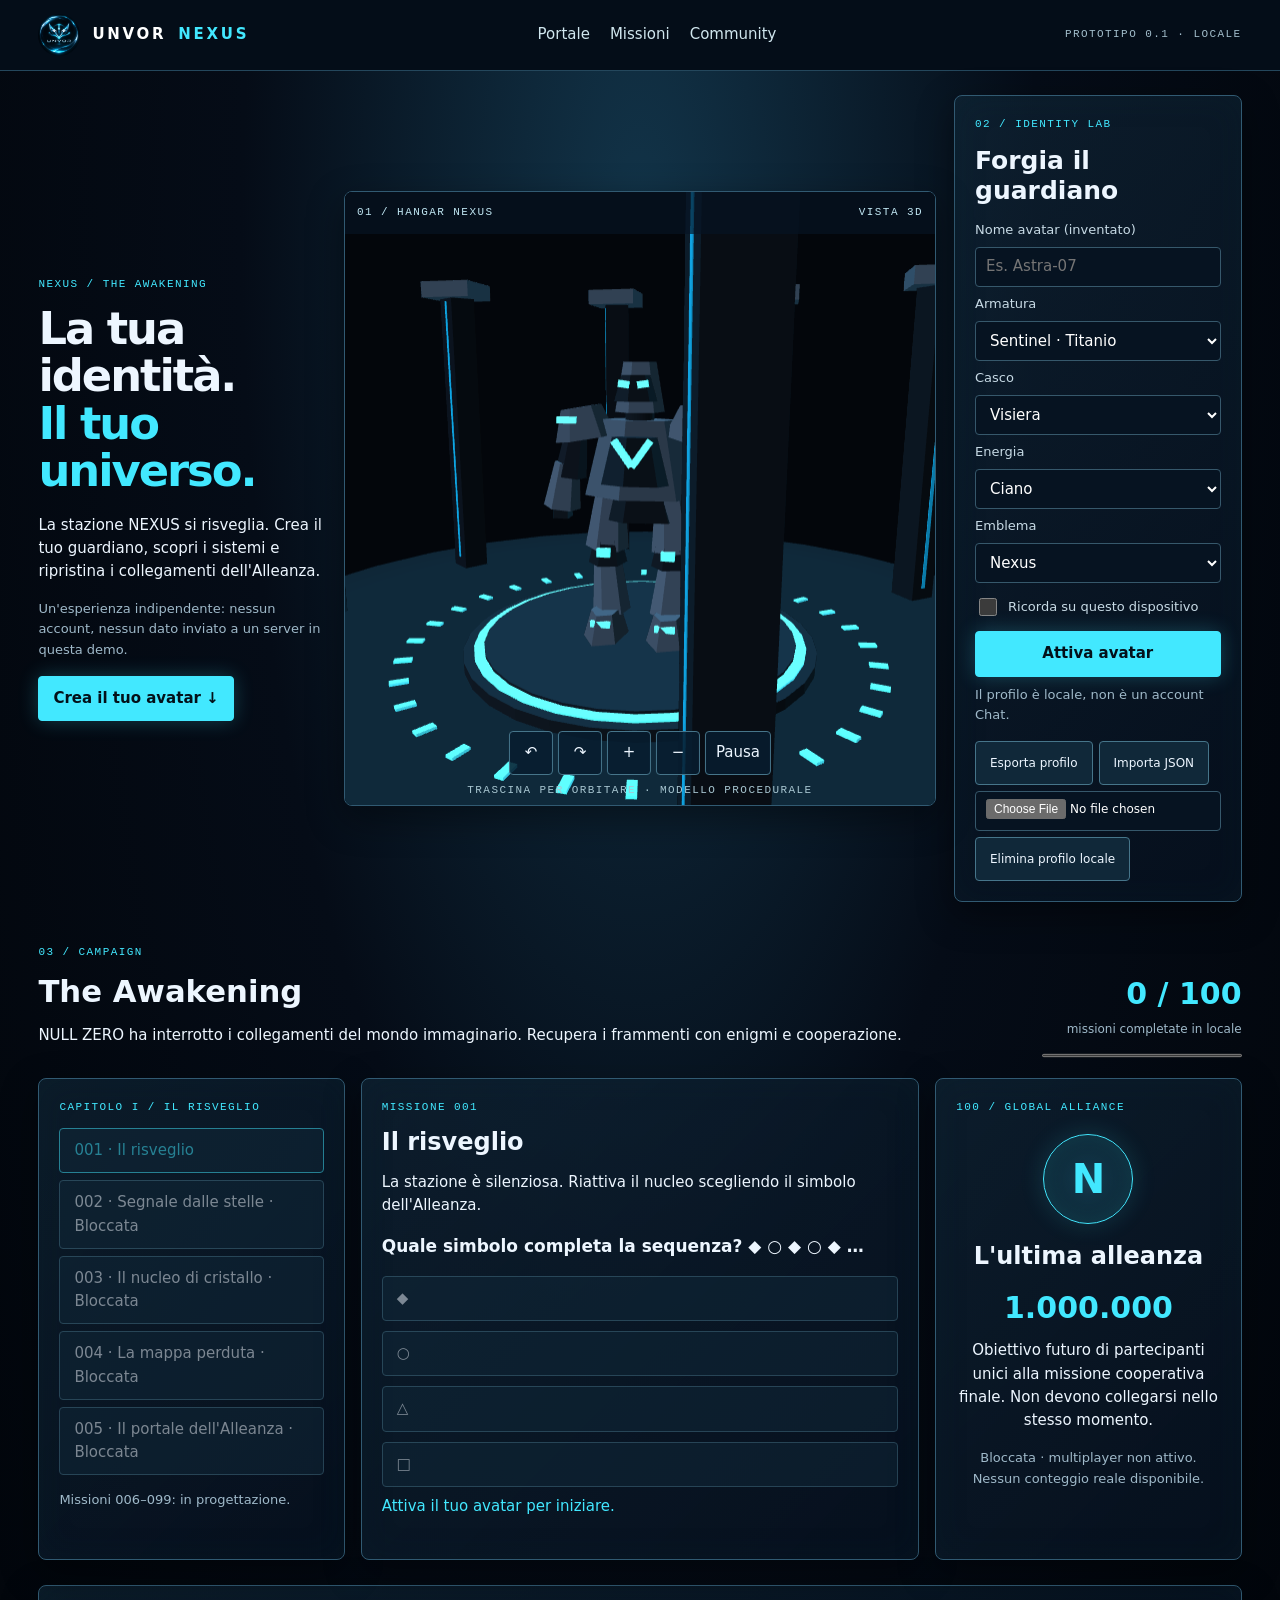
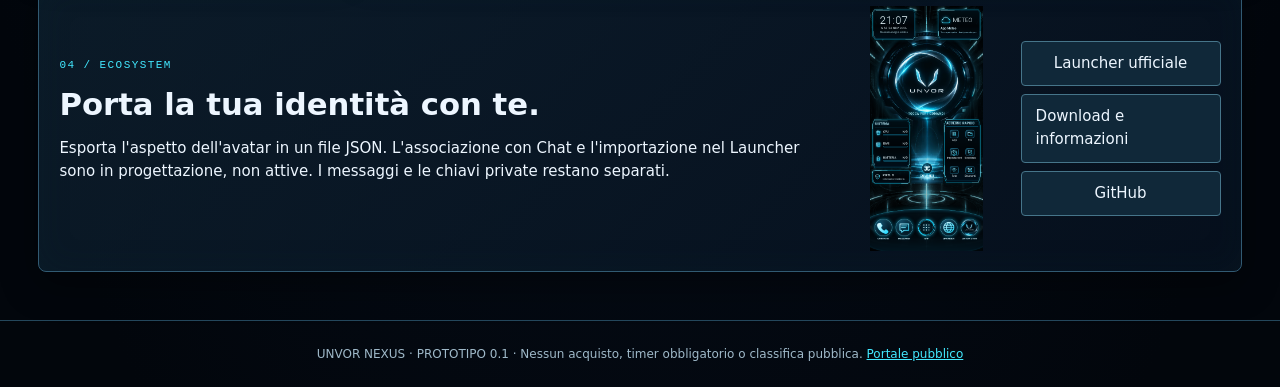
==== nexus/index.html @ 9ada4f42 "feat: launch NEXUS local 3D avatar and campaign prototype" ====
<!doctype html>
<html lang="it"><head><meta charset="utf-8"><meta name="viewport" content="width=device-width,initial-scale=1"><meta name="theme-color" content="#050c18"><title>UNVOR NEXUS | The Awakening</title><link rel="stylesheet" href="nexus.css"></head>
<body><a class="skip" href="#main">Vai al contenuto</a><header><a class="brand" href="../"><img src="../assets/logo-unvor.png" alt=""> UNVOR <span>NEXUS</span></a><nav aria-label="Navigazione"><a href="../">Portale</a><a href="#campaign">Missioni</a><a href="https://github.com/Jabo86/UNVOR/discussions">Community</a></nav><span class="status">PROTOTIPO 0.1 · LOCALE</span></header>
<main id="main"><section class="hero"><div class="intro"><p class="eyebrow">NEXUS / THE AWAKENING</p><h1>La tua identità.<br><span>Il tuo universo.</span></h1><p>La stazione NEXUS si risveglia. Crea il tuo guardiano, scopri i sistemi e ripristina i collegamenti dell'Alleanza.</p><p class="muted">Un'esperienza indipendente: nessun account, nessun dato inviato a un server in questa demo.</p><a class="button primary" href="#identity">Crea il tuo avatar ↓</a></div><div class="stage"><div class="stage-label"><span>01 / HANGAR NEXUS</span><span>VISTA 3D</span></div><canvas id="scene" aria-label="Guardiano tridimensionale personalizzabile"></canvas><div id="fallback" hidden><img src="../assets/logo-unvor.png" alt="Emblema UNVOR"><p>Anteprima leggera · WebGL non disponibile</p></div><div class="scene-tools"><button id="left" aria-label="Ruota a sinistra">↶</button><button id="right" aria-label="Ruota a destra">↷</button><button id="near" aria-label="Avvicina">+</button><button id="far" aria-label="Allontana">−</button><button id="motion" aria-pressed="false">Pausa</button></div><div class="stage-caption">TRASCINA PER ORBITARE · MODELLO PROCEDURALE</div></div>
<section id="identity" class="panel identity"><p class="eyebrow">02 / IDENTITY LAB</p><h2>Forgia il guardiano</h2><form id="profile-form"><label for="alias">Nome avatar (inventato)</label><input id="alias" maxlength="24" required placeholder="Es. Astra-07" autocomplete="off"><label for="armor">Armatura</label><select id="armor"><option value="sentinel">Sentinel · Titanio</option><option value="astral">Astral · Argento</option><option value="sovereign">Sovereign · Ossidiana e oro</option></select><label for="helmet">Casco</label><select id="helmet"><option value="visor">Visiera</option><option value="crown">Corona</option><option value="orbital">Orbitale</option></select><label for="color">Energia</label><select id="color"><option value="cyan">Ciano</option><option value="gold">Oro</option><option value="violet">Viola</option><option value="green">Verde</option></select><label for="emblem">Emblema</label><select id="emblem"><option value="nexus">Nexus</option><option value="star">Stella</option><option value="orbit">Orbita</option></select><label class="check"><input type="checkbox" id="remember"> Ricorda su questo dispositivo</label><button class="primary" type="submit">Attiva avatar</button></form><p id="identity-message" role="status" class="muted">Il profilo è locale, non è un account Chat.</p><div class="actions"><button id="export">Esporta profilo</button><label class="button" for="import">Importa JSON</label><input id="import" type="file" accept=".json,application/json" class="file"><button id="reset">Elimina profilo locale</button></div></section></section>
<section id="campaign" class="campaign"><div class="section-head"><div><p class="eyebrow">03 / CAMPAIGN</p><h2>The Awakening</h2><p>NULL ZERO ha interrotto i collegamenti del mondo immaginario. Recupera i frammenti con enigmi e cooperazione.</p></div><div class="counter"><strong id="progress">0 / 100</strong><span>missioni completate in locale</span><progress id="progressbar" max="100" value="0"></progress></div></div><div class="campaign-grid"><aside class="panel"><p class="eyebrow">CAPITOLO I / IL RISVEGLIO</p><div id="mission-list"></div><p class="muted">Missioni 006–099: in progettazione.</p></aside><article class="panel mission"><p id="mission-code" class="eyebrow">MISSIONE 001</p><h3 id="mission-title">Il risveglio</h3><p id="story"></p><p id="question" class="question"></p><div id="answers"></div><p id="feedback" role="status"></p><button id="next" hidden>Prossima missione →</button></article><aside class="panel finale"><p class="eyebrow">100 / GLOBAL ALLIANCE</p><div class="orb">N</div><h3>L'ultima alleanza</h3><strong class="million">1.000.000</strong><p>Obiettivo futuro di partecipanti unici alla missione cooperativa finale. Non devono collegarsi nello stesso momento.</p><p class="muted">Bloccata · multiplayer non attivo. Nessun conteggio reale disponibile.</p></aside></div></section>
<section class="integration panel"><div><p class="eyebrow">04 / ECOSYSTEM</p><h2>Porta la tua identità con te.</h2><p>Esporta l'aspetto dell'avatar in un file JSON. L'associazione con Chat e l'importazione nel Launcher sono in progettazione, non attive. I messaggi e le chiavi private restano separati.</p></div><img src="../assets/launcher-112.png" alt="Anteprima del Launcher UNVOR fornita dal progetto"><div><a class="button" href="../#launcher">Launcher ufficiale</a><a class="button" href="../#download">Download e informazioni</a><a class="button" href="https://github.com/Jabo86/UNVOR">GitHub</a></div></section></main><footer>UNVOR NEXUS · PROTOTIPO 0.1 · Nessun acquisto, timer obbligatorio o classifica pubblica. <a href="../">Portale pubblico</a></footer><script type="module" src="app.mjs"></script></body></html>
---- nexus/nexus.css ----
*{box-sizing:border-box} :root{color-scheme:dark;--accent:#42e8ff;--text:#edf6ff;--muted:#9fb9c9;--panel:#071624}body{margin:0;background:radial-gradient(ellipse at 50% 12%,#123449 0%,#050c17 44%,#02060c 90%);font:15px/1.55 system-ui,-apple-system,sans-serif;color:var(--text)}a{color:var(--accent)}button,input,select{font:inherit}button,.button{display:inline-flex;align-items:center;justify-content:center;min-height:44px;padding:10px 14px;border:1px solid #46758a;background:#102839;color:var(--text);cursor:pointer;text-decoration:none;border-radius:4px}button:hover,.button:hover{border-color:var(--accent);box-shadow:0 0 16px color-mix(in srgb,var(--accent) 25%,transparent)}button:disabled{cursor:default;opacity:.5;box-shadow:none}button:focus-visible,a:focus-visible,input:focus-visible,select:focus-visible{outline:3px solid var(--accent);outline-offset:3px}.primary{background:var(--accent);color:#031019;border-color:var(--accent);font-weight:750;box-shadow:0 0 20px color-mix(in srgb,var(--accent) 24%,transparent)}[hidden]{display:none!important}.skip{position:absolute;top:-100px;left:12px;z-index:99}.skip:focus{top:12px}header{display:flex;align-items:center;justify-content:space-between;gap:20px;flex-wrap:wrap;padding:14px clamp(16px,3vw,44px);border-bottom:1px solid #24475c;background:#040d18}header nav{display:flex;gap:20px;flex-wrap:wrap}header nav a{color:#d0e6ee;text-decoration:none}.brand{display:flex;align-items:center;gap:12px;font-weight:800;letter-spacing:.18em;color:white;text-decoration:none}.brand img{height:42px;width:42px;border-radius:50%}.brand span,.eyebrow{color:var(--accent)}.status,.eyebrow,.stage-label,.stage-caption{font:11px/1.6 ui-monospace,monospace;letter-spacing:.13em}.status{color:#a2bdcb}.eyebrow{margin:0 0 12px}.muted{color:var(--muted);font-size:13px}main{max-width:1600px;padding:24px clamp(14px,3vw,44px) 48px;margin:auto}.hero{display:grid;grid-template-columns:minmax(230px,.85fr) minmax(300px,1.75fr) minmax(255px,.85fr);gap:18px;align-items:center}.intro h1{font-size:clamp(31px,3.5vw,62px);line-height:1.05;letter-spacing:-.045em;margin:12px 0 20px}.intro h1 span{color:var(--accent)}h2,h3{line-height:1.2;margin:8px 0 14px}h2{font-size:clamp(24px,2.4vw,38px)}h3{font-size:24px}p{margin:8px 0 16px}.panel,.stage{border:1px solid #315a72;background:linear-gradient(135deg,#11283a99,#06101eea);border-radius:8px;box-shadow:inset 0 0 32px #0b263333,0 12px 36px #0006}.panel{padding:20px}.stage{position:relative;overflow:hidden;height:clamp(430px,48vw,660px);isolation:isolate;background:radial-gradient(circle,#1c4055,#030911)}canvas{width:100%;height:100%;display:block;touch-action:pan-y;cursor:grab}canvas:active{cursor:grabbing}.stage-label{position:absolute;z-index:1;top:0;left:0;right:0;display:flex;justify-content:space-between;padding:12px;background:#061424aa;color:#c1e7f3;pointer-events:none}.stage-caption{position:absolute;bottom:5px;left:0;right:0;text-align:center;color:#a8c6d1;pointer-events:none}.scene-tools{position:absolute;bottom:30px;left:50%;transform:translateX(-50%);display:flex;gap:5px;white-space:nowrap}.scene-tools button{min-width:44px;padding:5px 10px;background:#081d30dd}#fallback{height:100%;display:grid;place-content:center;text-align:center;padding:20px}#fallback img{width:200px;max-width:100%;margin:auto}.identity{align-self:stretch}.identity h2{font-size:25px}form{display:grid;gap:7px}form label{color:#c7dae5;font-size:13px}input,select{width:100%;min-height:40px;padding:7px 10px;background:#061321;color:#fff;border:1px solid #36586b;border-radius:4px}form .check{display:flex;align-items:center;gap:8px;margin:5px 0}form .check input{width:18px;min-height:18px;accent-color:var(--accent)}.actions{display:flex;flex-wrap:wrap;gap:6px}.actions button,.actions .button{font-size:12px}.file{width:100%;font-size:12px}.campaign{margin-top:42px}.section-head{display:flex;align-items:end;justify-content:space-between;gap:25px;margin-bottom:14px}.counter{min-width:200px;text-align:right}.counter strong,.million{color:var(--accent);font-size:30px;font-weight:700;font-variant-numeric:tabular-nums;display:block}.counter span{font-size:12px;color:var(--muted)}progress{width:100%;height:7px;accent-color:var(--accent)}.campaign-grid{display:grid;grid-template-columns:minmax(210px,.85fr) minmax(300px,1.55fr) minmax(220px,.85fr);gap:16px}.mission-row{width:100%;text-align:left;justify-content:space-between;margin-bottom:7px}.mission-row[aria-current="step"]{border-color:var(--accent);color:var(--accent)}.question{font-size:17px;font-weight:650}.mission #answers{display:grid;gap:10px}.mission #answers button{justify-content:flex-start;text-align:left}.mission #feedback{min-height:28px;color:var(--accent)}.orb{width:90px;height:90px;border-radius:50%;margin:18px auto;display:grid;place-items:center;font-size:40px;font-weight:800;border:1px solid var(--accent);box-shadow:inset 0 0 28px #42e8ff33,0 0 24px #42e8ff26;color:var(--accent);background:radial-gradient(circle,#163e52,#04101c)}.finale{text-align:center}.finale .eyebrow{text-align:left}.integration{display:grid;grid-template-columns:1fr 140px 200px;align-items:center;gap:24px;margin-top:25px}.integration img{width:100%;max-height:245px;object-fit:contain}.integration .button{display:flex;margin:8px 0}footer{padding:24px;text-align:center;color:var(--muted);border-top:1px solid #24475c;font-size:12px}@media(max-width:1100px){.hero{grid-template-columns:1fr 1fr}.stage{grid-column:1/-1;grid-row:2;height:540px}.campaign-grid{grid-template-columns:1fr 1.5fr}.finale{grid-column:1/-1}.integration{grid-template-columns:1fr 120px 180px}}@media(max-width:650px){header nav{gap:12px}.hero,.campaign-grid,.integration{grid-template-columns:1fr}.stage{grid-column:auto;grid-row:auto;height:440px}.section-head{display:block}.counter{text-align:left;margin-bottom:12px}.finale{grid-column:auto}.integration img{width:135px;margin:auto}.stage-label,.stage-caption{font-size:9px}.scene-tools button{padding:4px 7px}.intro h1{font-size:42px}}@media(prefers-reduced-motion:reduce){*{scroll-behavior:auto!important;transition:none!important}}
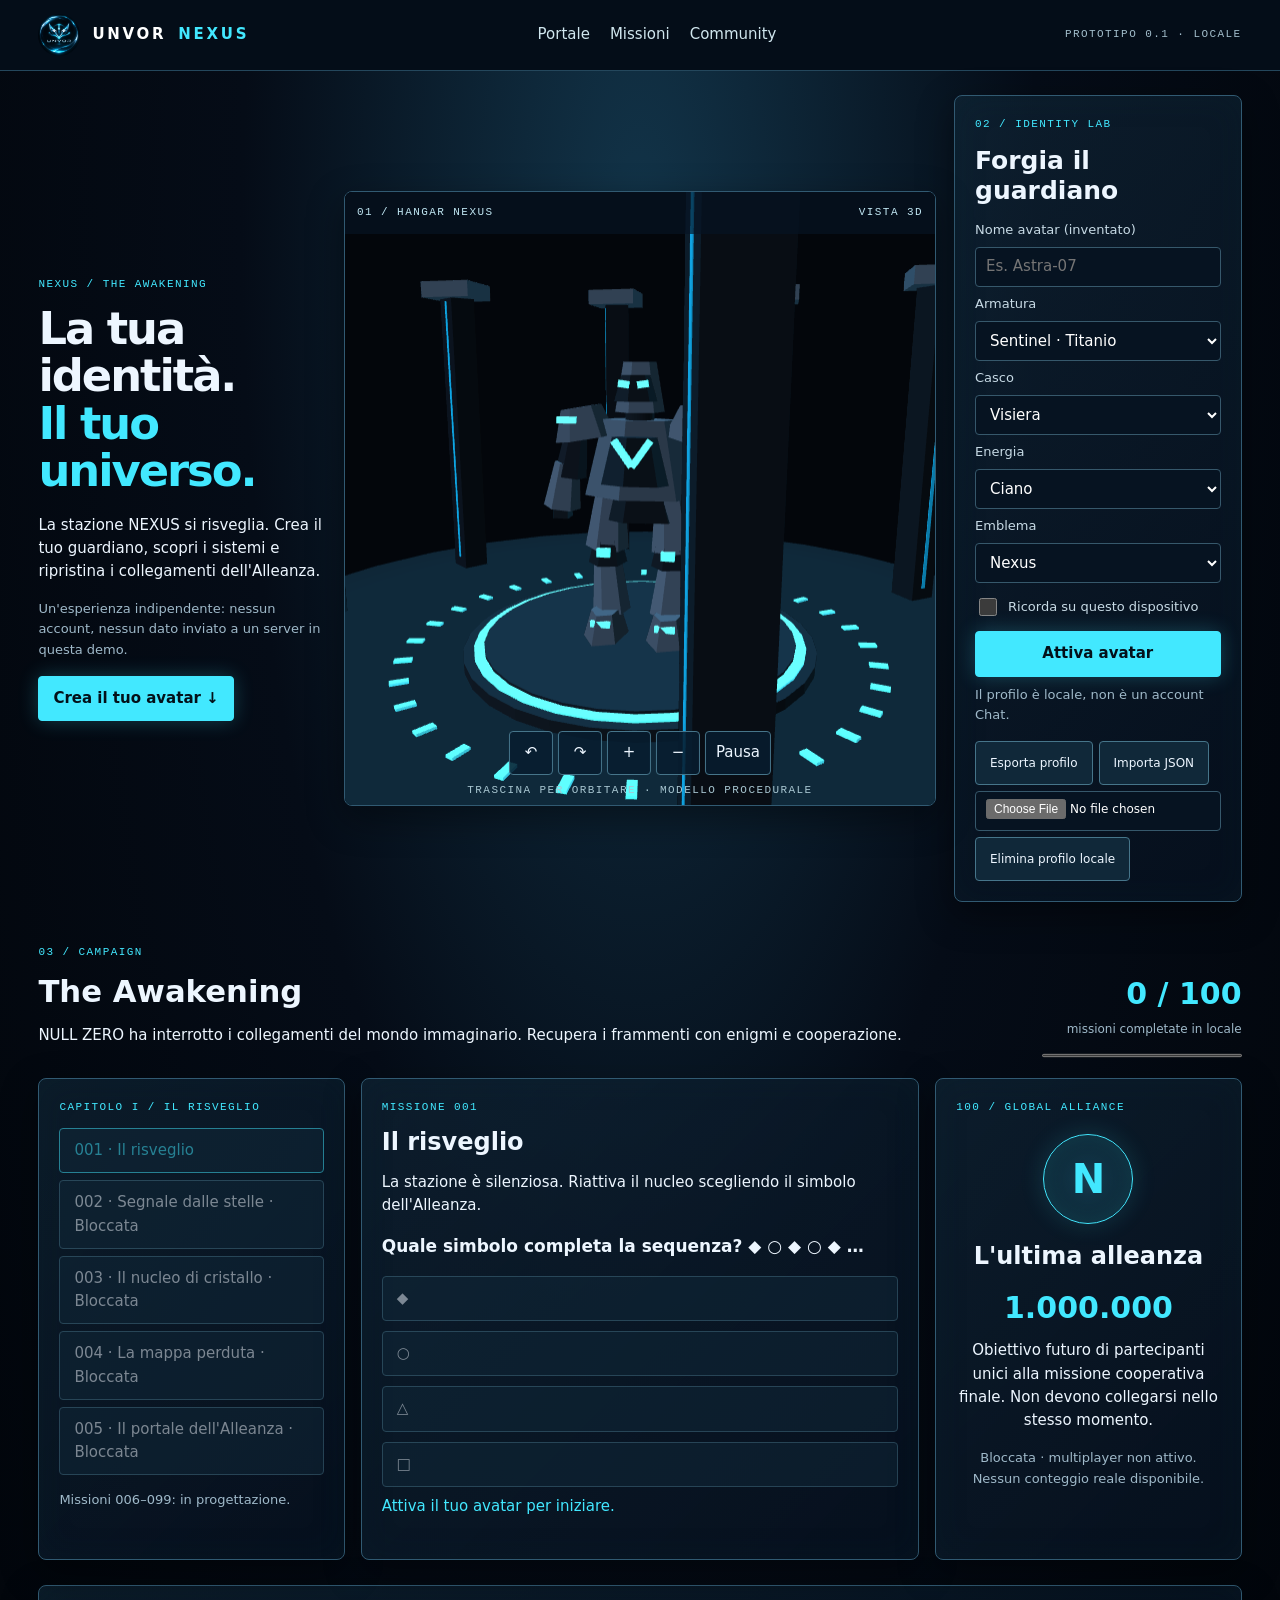
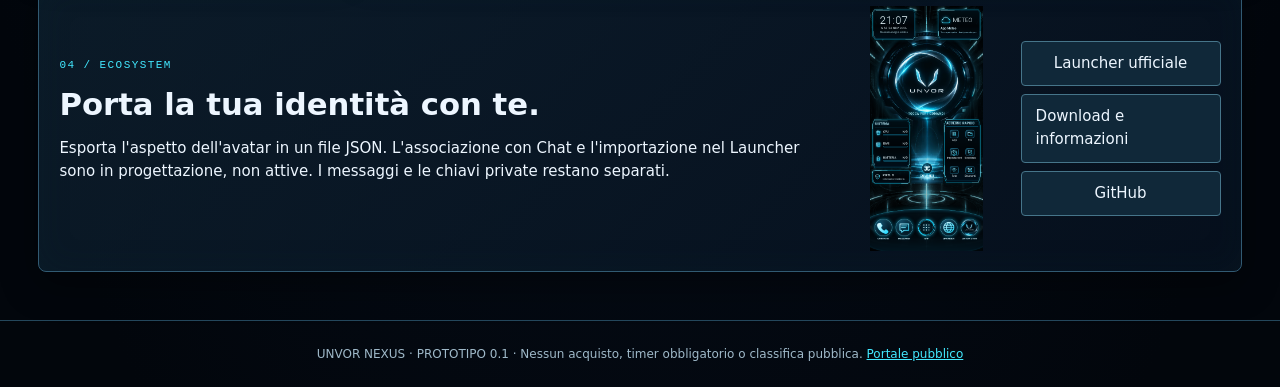
==== commit 9b90f8db: "feat: launch UNVOR Nexus Ecosystem as the official homepage" ====
--- a/nexus/index.html
+++ b/nexus/index.html
@@ -4,4 +4,4 @@
 <main id="main"><section class="hero"><div class="intro"><p class="eyebrow">NEXUS / THE AWAKENING</p><h1>La tua identità.<br><span>Il tuo universo.</span></h1><p>La stazione NEXUS si risveglia. Crea il tuo guardiano, scopri i sistemi e ripristina i collegamenti dell'Alleanza.</p><p class="muted">Un'esperienza indipendente: nessun account, nessun dato inviato a un server in questa demo.</p><a class="button primary" href="#identity">Crea il tuo avatar ↓</a></div><div class="stage"><div class="stage-label"><span>01 / HANGAR NEXUS</span><span>VISTA 3D</span></div><canvas id="scene" aria-label="Guardiano tridimensionale personalizzabile"></canvas><div id="fallback" hidden><img src="../assets/logo-unvor.png" alt="Emblema UNVOR"><p>Anteprima leggera · WebGL non disponibile</p></div><div class="scene-tools"><button id="left" aria-label="Ruota a sinistra">↶</button><button id="right" aria-label="Ruota a destra">↷</button><button id="near" aria-label="Avvicina">+</button><button id="far" aria-label="Allontana">−</button><button id="motion" aria-pressed="false">Pausa</button></div><div class="stage-caption">TRASCINA PER ORBITARE · MODELLO PROCEDURALE</div></div>
 <section id="identity" class="panel identity"><p class="eyebrow">02 / IDENTITY LAB</p><h2>Forgia il guardiano</h2><form id="profile-form"><label for="alias">Nome avatar (inventato)</label><input id="alias" maxlength="24" required placeholder="Es. Astra-07" autocomplete="off"><label for="armor">Armatura</label><select id="armor"><option value="sentinel">Sentinel · Titanio</option><option value="astral">Astral · Argento</option><option value="sovereign">Sovereign · Ossidiana e oro</option></select><label for="helmet">Casco</label><select id="helmet"><option value="visor">Visiera</option><option value="crown">Corona</option><option value="orbital">Orbitale</option></select><label for="color">Energia</label><select id="color"><option value="cyan">Ciano</option><option value="gold">Oro</option><option value="violet">Viola</option><option value="green">Verde</option></select><label for="emblem">Emblema</label><select id="emblem"><option value="nexus">Nexus</option><option value="star">Stella</option><option value="orbit">Orbita</option></select><label class="check"><input type="checkbox" id="remember"> Ricorda su questo dispositivo</label><button class="primary" type="submit">Attiva avatar</button></form><p id="identity-message" role="status" class="muted">Il profilo è locale, non è un account Chat.</p><div class="actions"><button id="export">Esporta profilo</button><label class="button" for="import">Importa JSON</label><input id="import" type="file" accept=".json,application/json" class="file"><button id="reset">Elimina profilo locale</button></div></section></section>
 <section id="campaign" class="campaign"><div class="section-head"><div><p class="eyebrow">03 / CAMPAIGN</p><h2>The Awakening</h2><p>NULL ZERO ha interrotto i collegamenti del mondo immaginario. Recupera i frammenti con enigmi e cooperazione.</p></div><div class="counter"><strong id="progress">0 / 100</strong><span>missioni completate in locale</span><progress id="progressbar" max="100" value="0"></progress></div></div><div class="campaign-grid"><aside class="panel"><p class="eyebrow">CAPITOLO I / IL RISVEGLIO</p><div id="mission-list"></div><p class="muted">Missioni 006–099: in progettazione.</p></aside><article class="panel mission"><p id="mission-code" class="eyebrow">MISSIONE 001</p><h3 id="mission-title">Il risveglio</h3><p id="story"></p><p id="question" class="question"></p><div id="answers"></div><p id="feedback" role="status"></p><button id="next" hidden>Prossima missione →</button></article><aside class="panel finale"><p class="eyebrow">100 / GLOBAL ALLIANCE</p><div class="orb">N</div><h3>L'ultima alleanza</h3><strong class="million">1.000.000</strong><p>Obiettivo futuro di partecipanti unici alla missione cooperativa finale. Non devono collegarsi nello stesso momento.</p><p class="muted">Bloccata · multiplayer non attivo. Nessun conteggio reale disponibile.</p></aside></div></section>
-<section class="integration panel"><div><p class="eyebrow">04 / ECOSYSTEM</p><h2>Porta la tua identità con te.</h2><p>Esporta l'aspetto dell'avatar in un file JSON. L'associazione con Chat e l'importazione nel Launcher sono in progettazione, non attive. I messaggi e le chiavi private restano separati.</p></div><img src="../assets/launcher-112.png" alt="Anteprima del Launcher UNVOR fornita dal progetto"><div><a class="button" href="../#launcher">Launcher ufficiale</a><a class="button" href="../#download">Download e informazioni</a><a class="button" href="https://github.com/Jabo86/UNVOR">GitHub</a></div></section></main><footer>UNVOR NEXUS · PROTOTIPO 0.1 · Nessun acquisto, timer obbligatorio o classifica pubblica. <a href="../">Portale pubblico</a></footer><script type="module" src="app.mjs"></script></body></html>
+<section class="integration panel"><div><p class="eyebrow">04 / ECOSYSTEM</p><h2>Porta la tua identità con te.</h2><p>Esporta l'aspetto dell'avatar in un file JSON. L'associazione con Chat e l'importazione nel Launcher sono in progettazione, non attive. I messaggi e le chiavi private restano separati.</p></div><img src="../assets/launcher-112.png" alt="Anteprima del Launcher UNVOR fornita dal progetto"><div><a class="button" href="../#launcher">Launcher ufficiale</a><a class="button" href="../#downloads">Download e informazioni</a><a class="button" href="https://github.com/Jabo86/UNVOR">GitHub</a></div></section></main><footer>UNVOR NEXUS · PROTOTIPO 0.1 · Nessun acquisto, timer obbligatorio o classifica pubblica. <a href="../">Portale pubblico</a></footer><script type="module" src="app.mjs"></script></body></html>
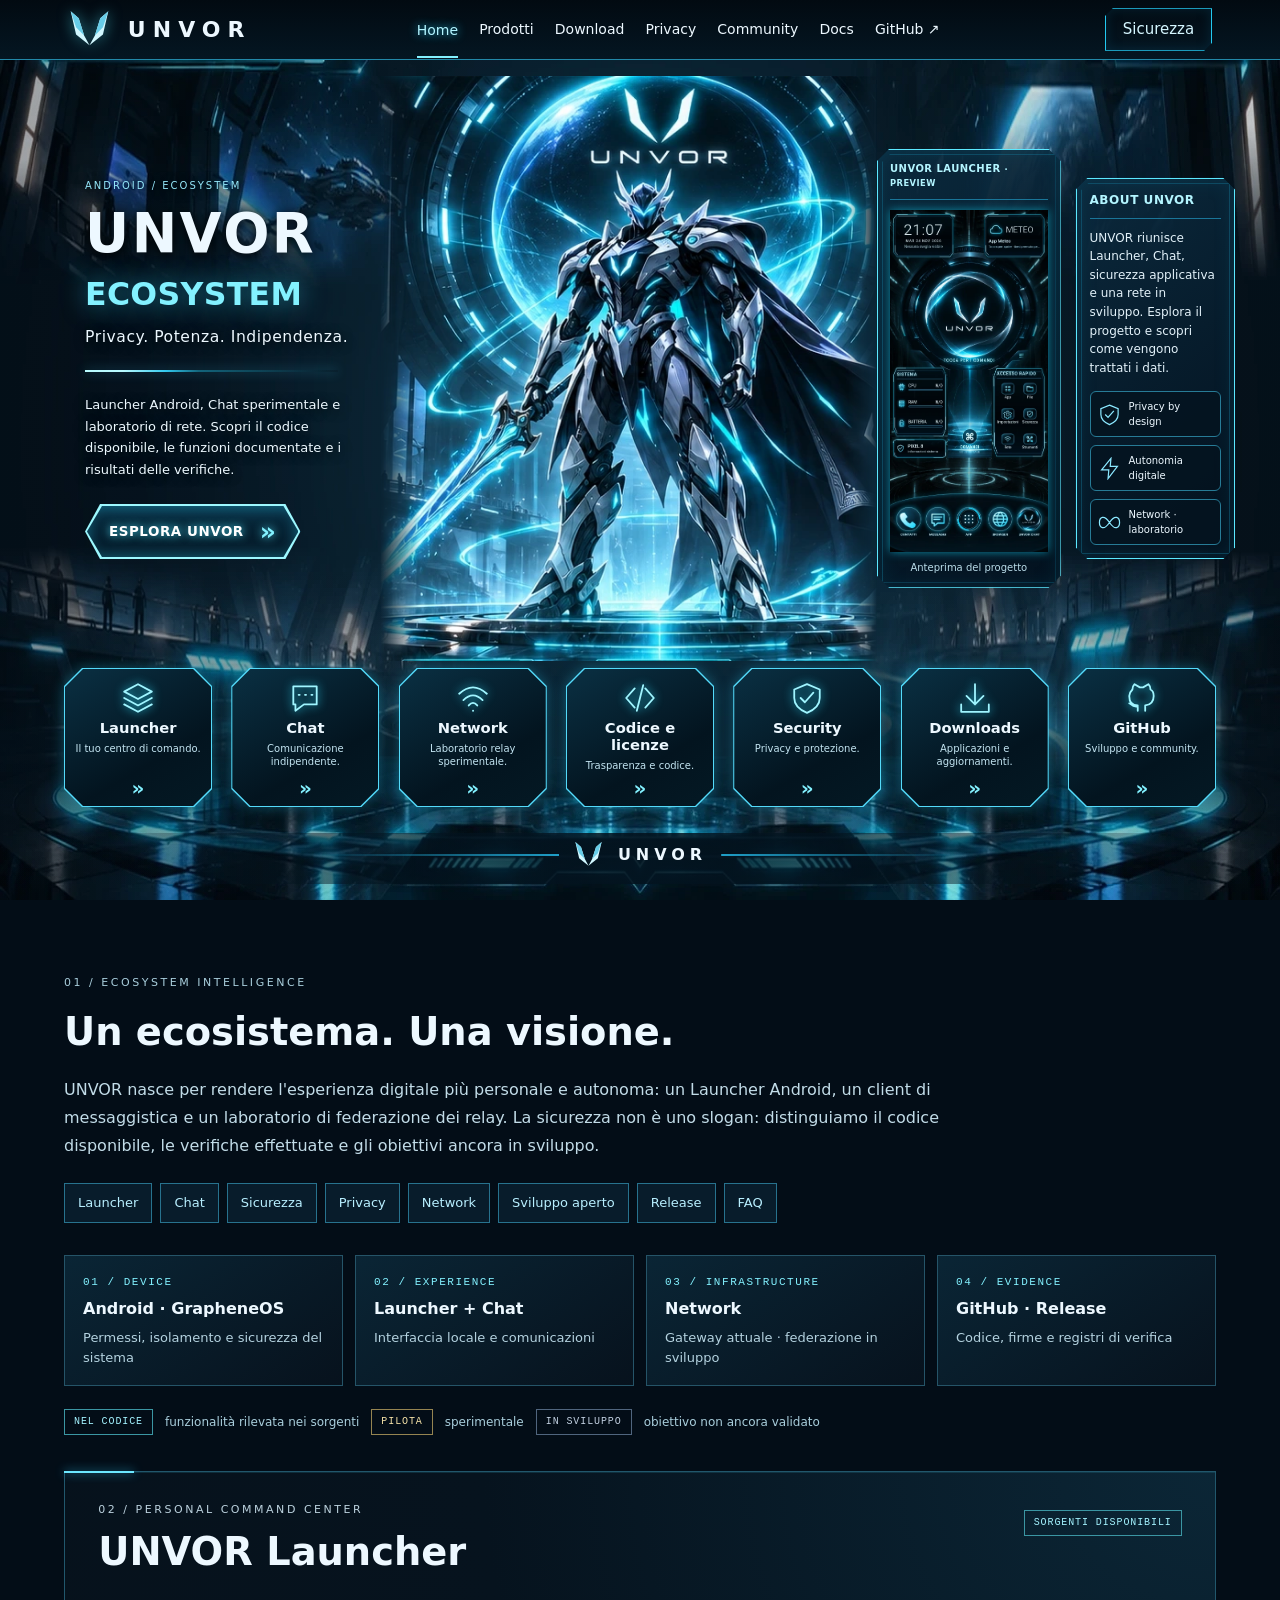
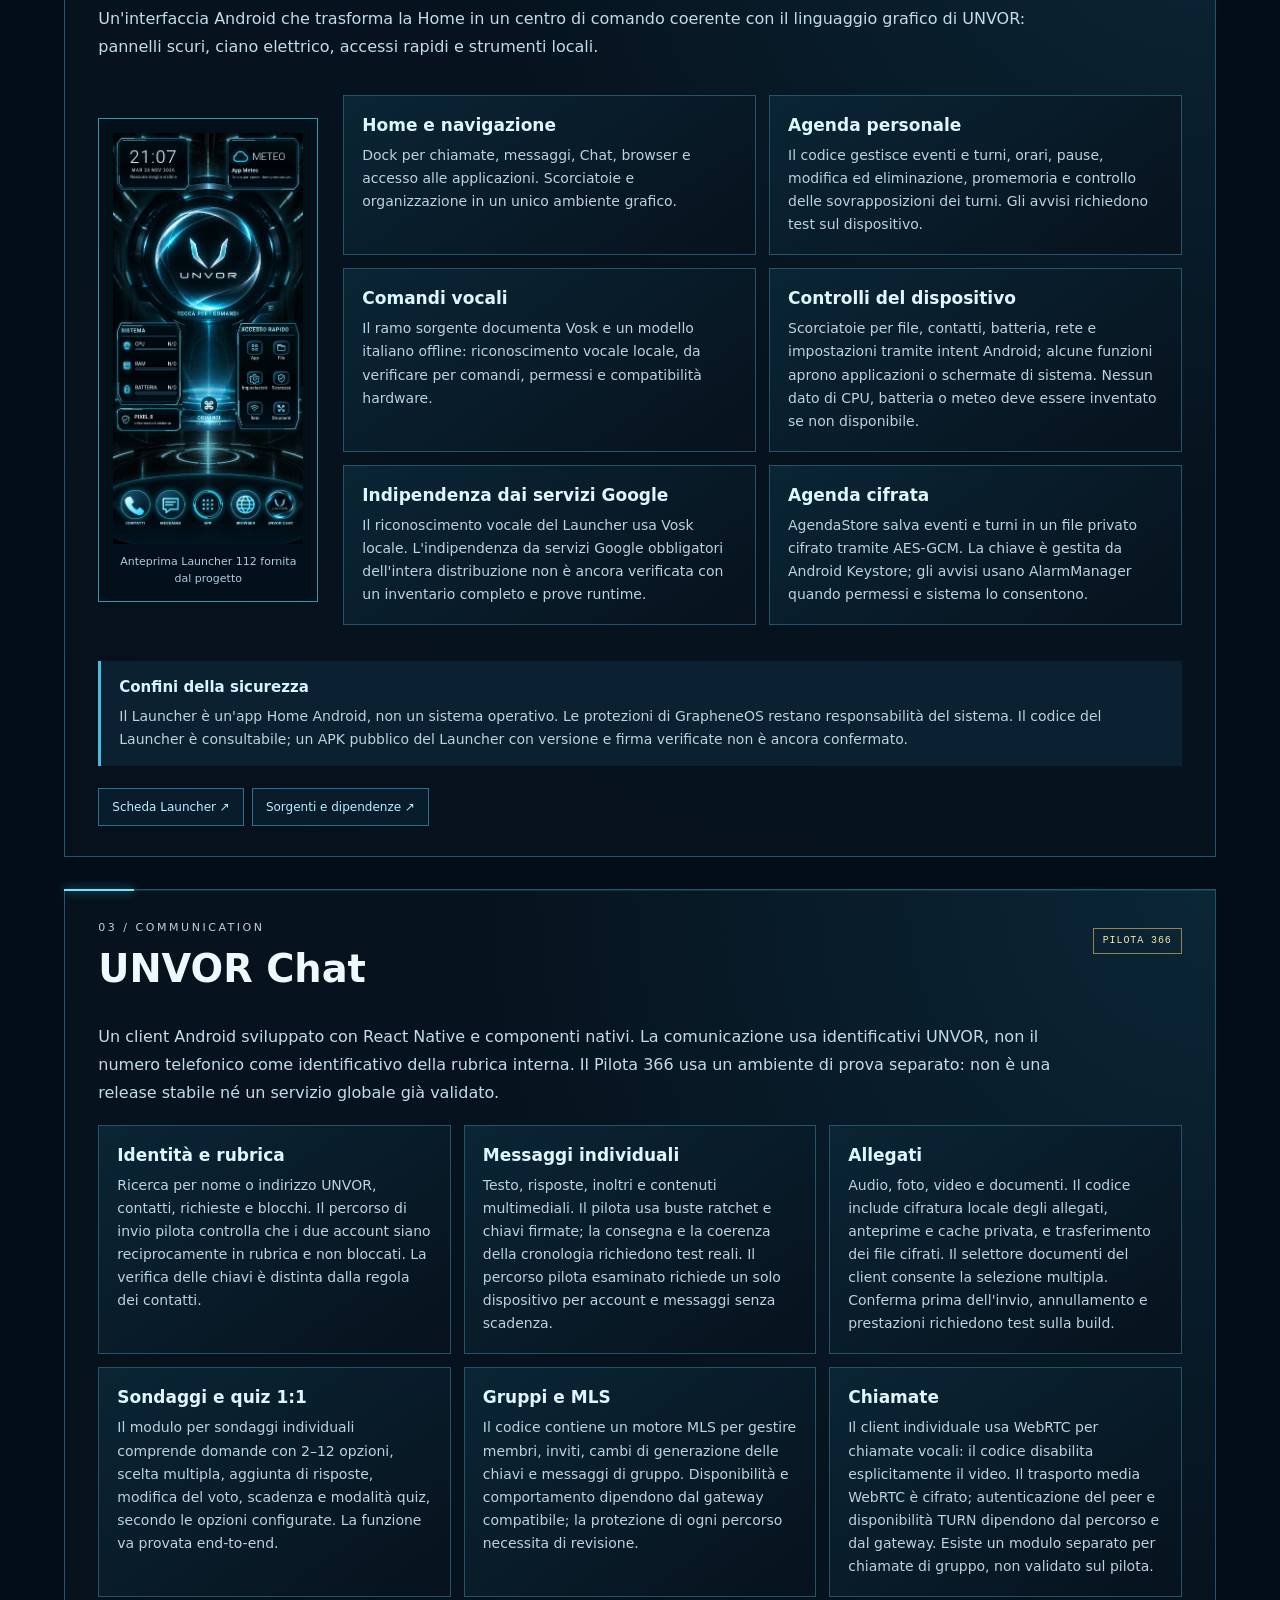
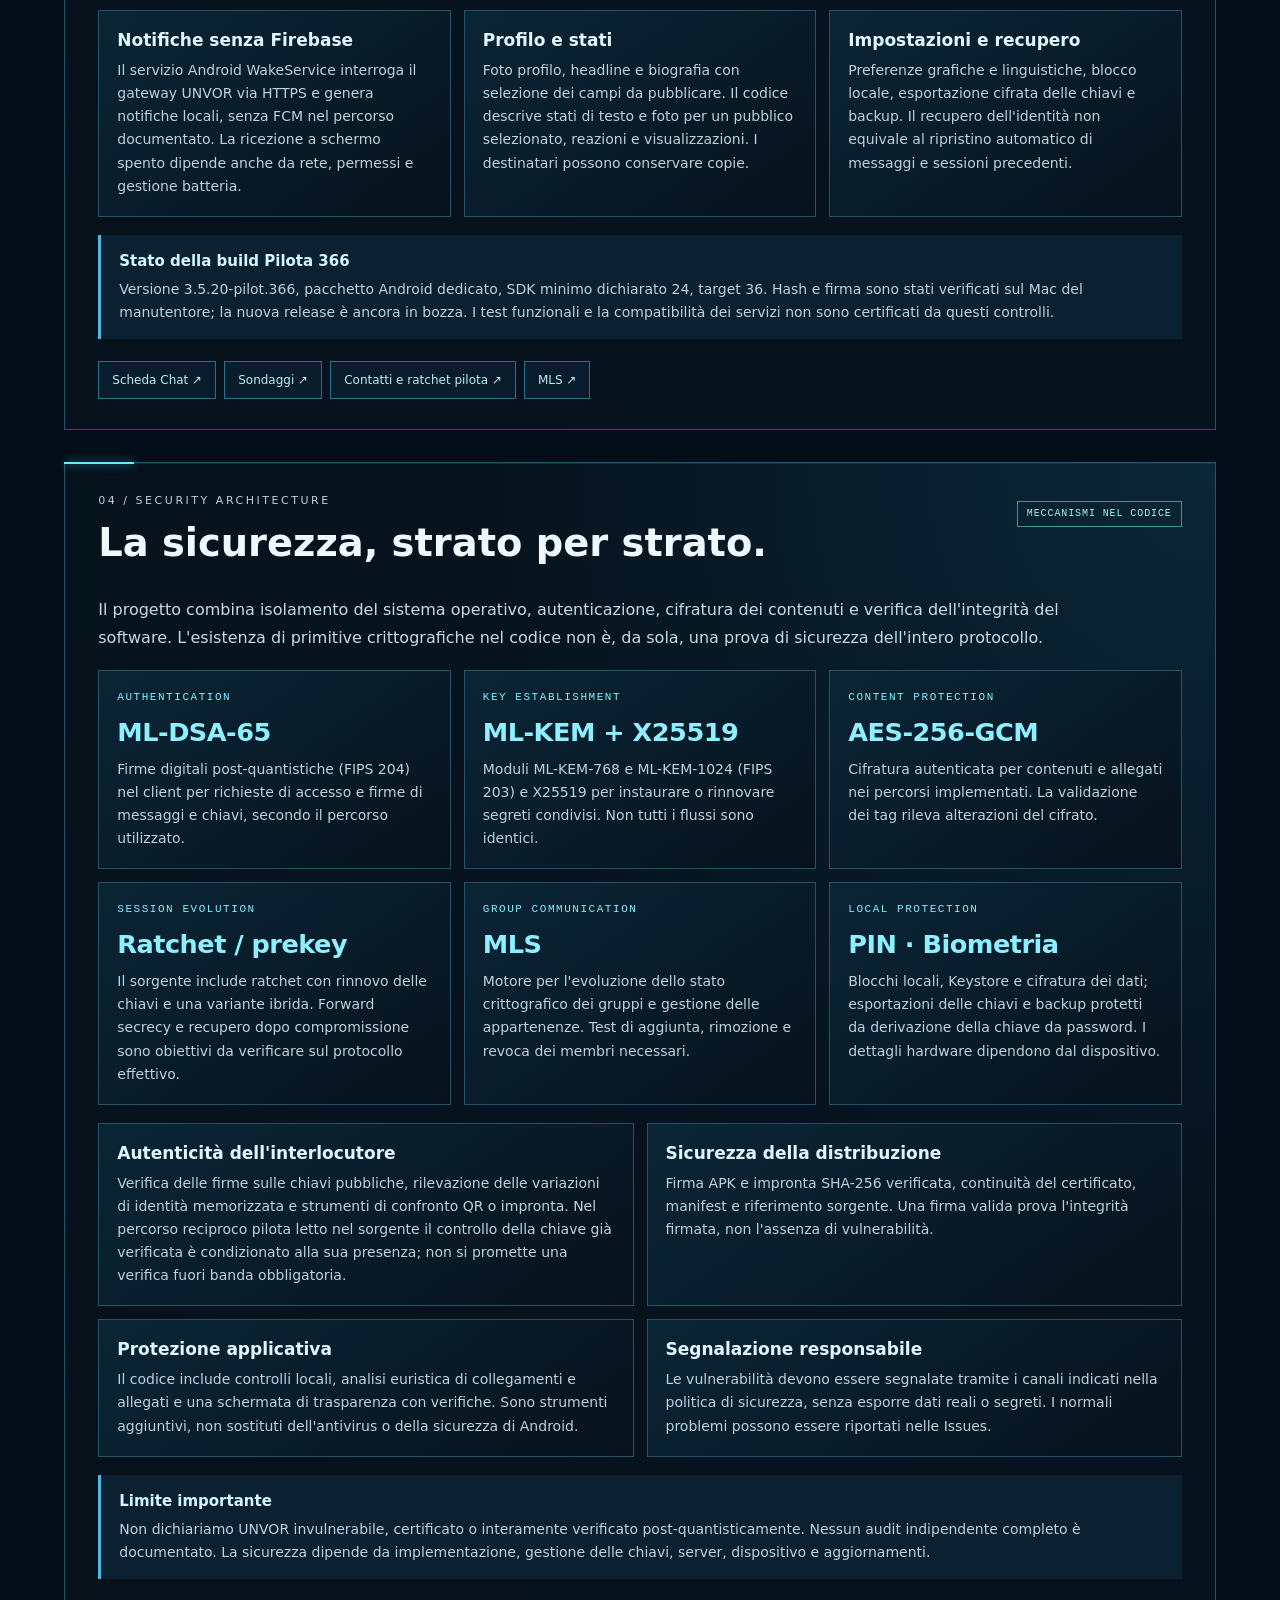
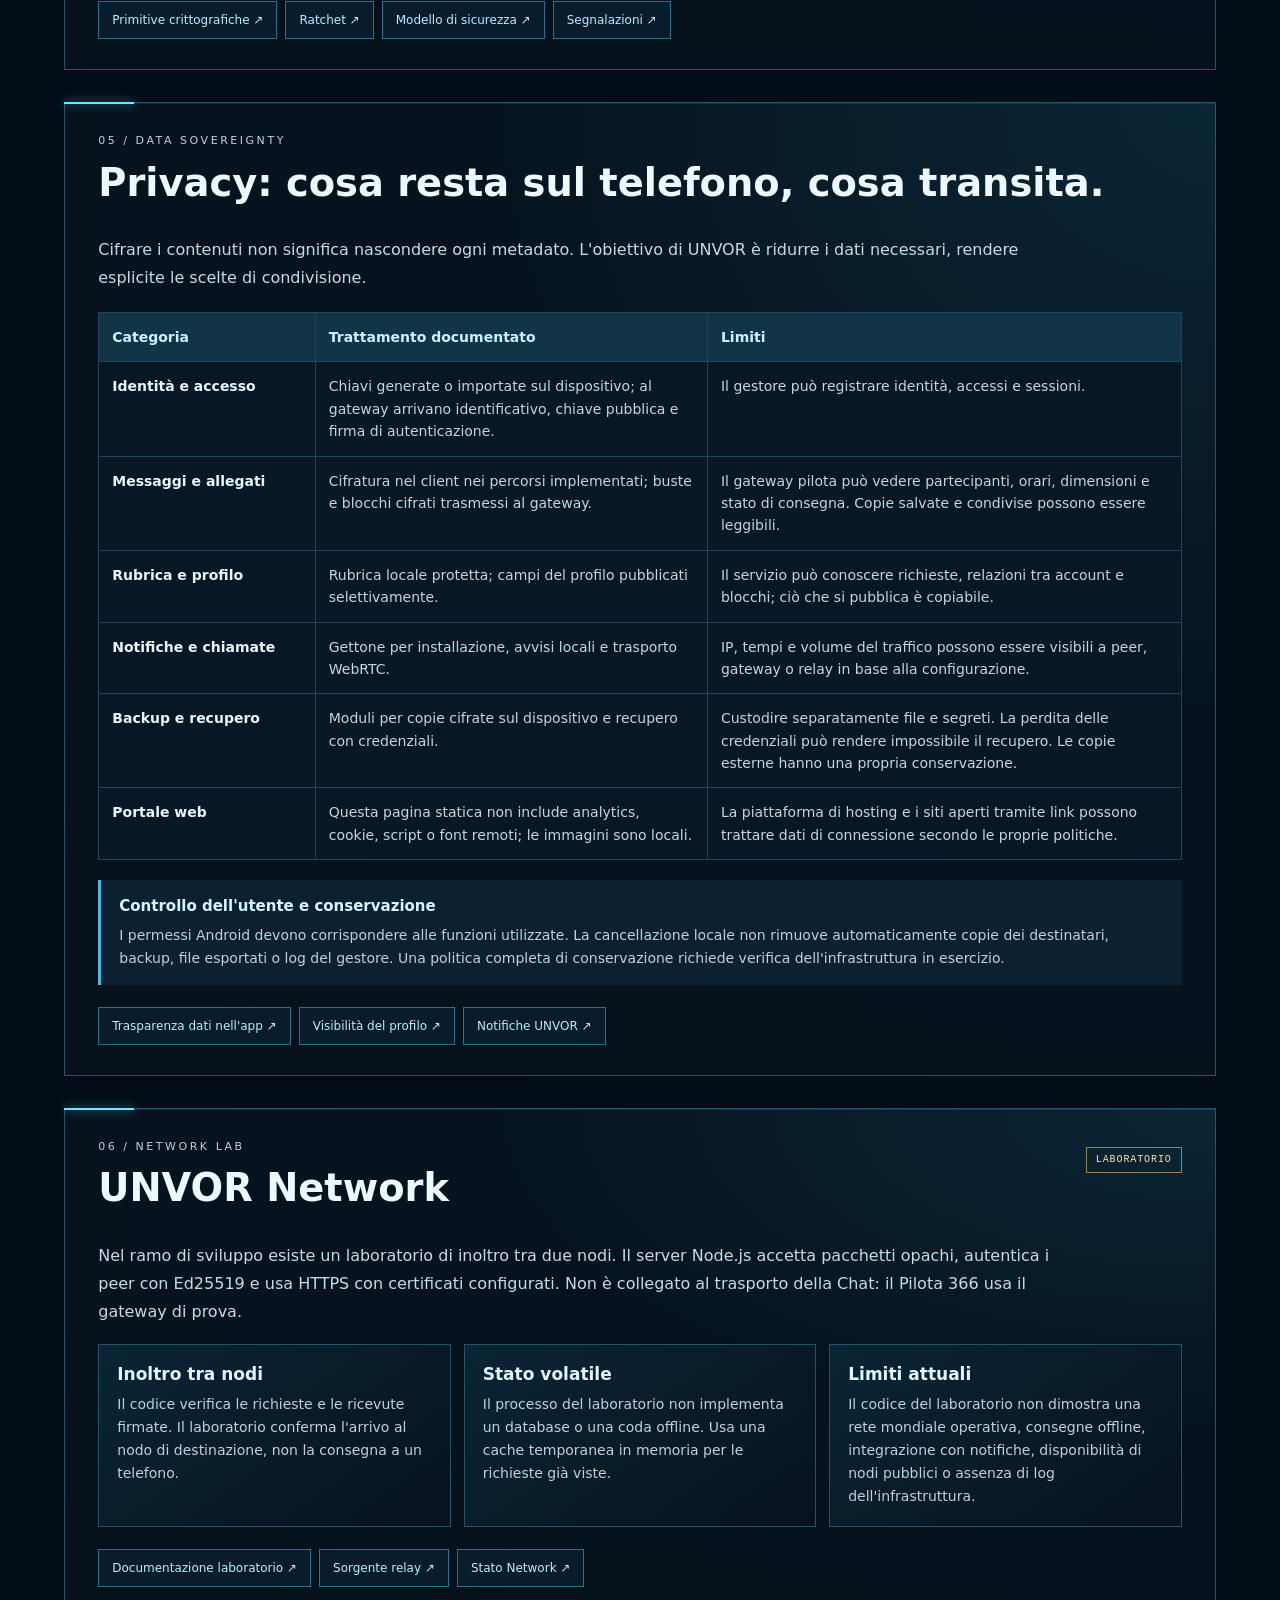
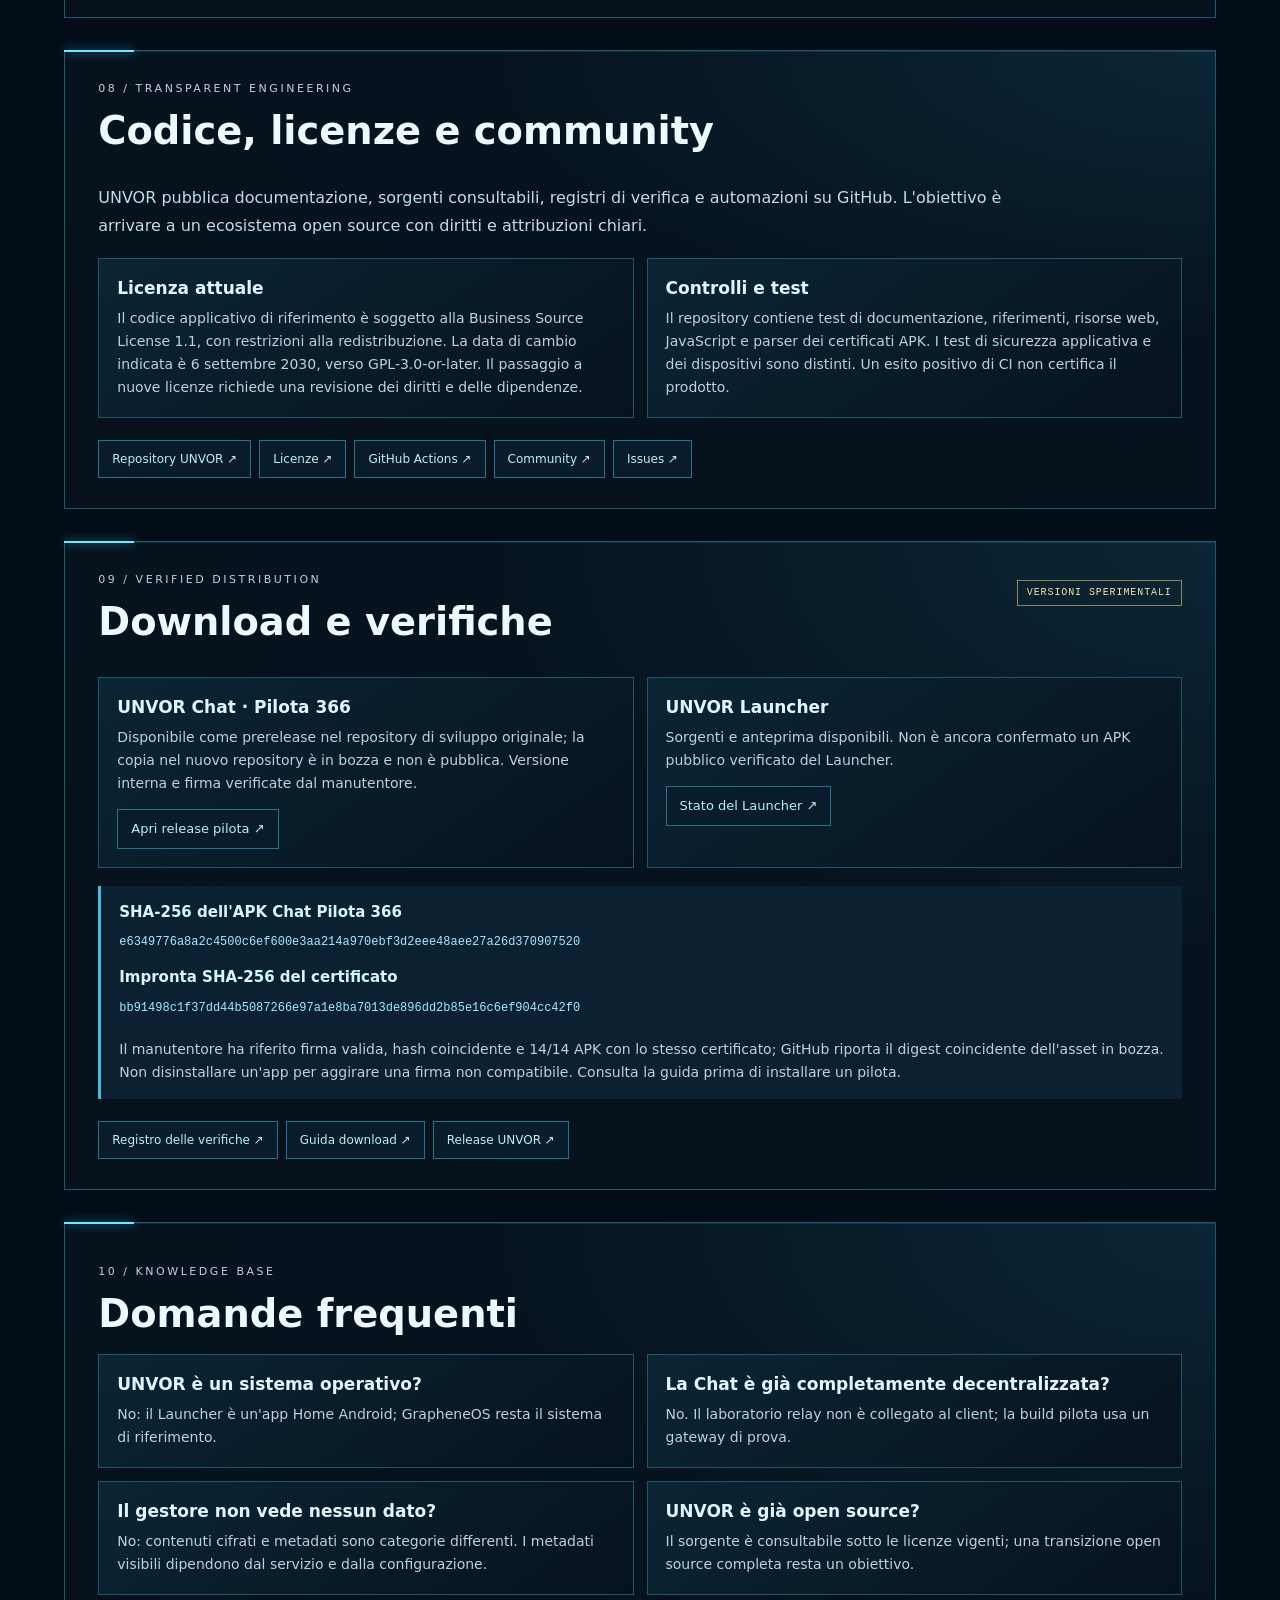
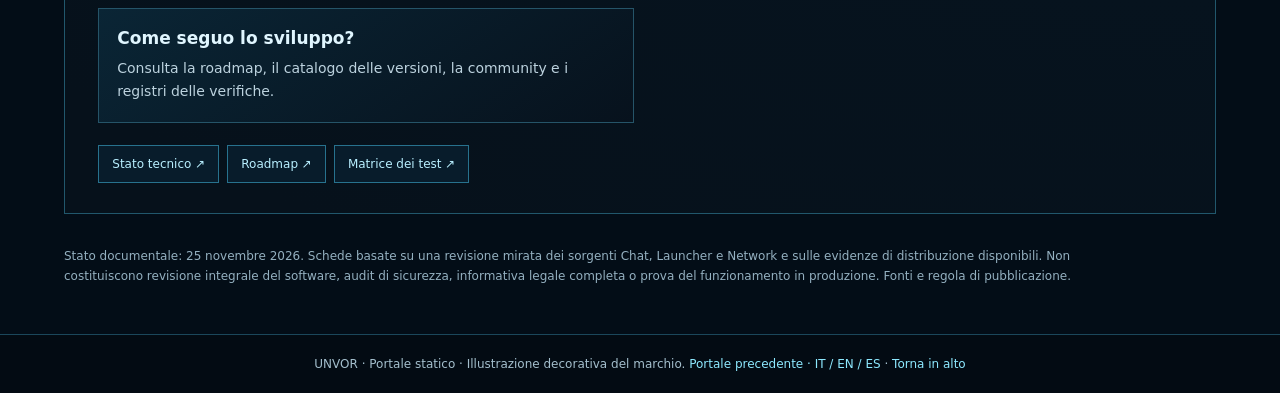
==== commit 96af5ef8: "refactor: retire game and require evidence-backed UNVOR product claims" ====
--- a/nexus/index.html
+++ b/nexus/index.html
@@ -1,7 +1 @@
-<!doctype html>
-<html lang="it"><head><meta charset="utf-8"><meta name="viewport" content="width=device-width,initial-scale=1"><meta name="theme-color" content="#050c18"><title>UNVOR NEXUS | The Awakening</title><link rel="stylesheet" href="nexus.css"></head>
-<body><a class="skip" href="#main">Vai al contenuto</a><header><a class="brand" href="../"><img src="../assets/logo-unvor.png" alt=""> UNVOR <span>NEXUS</span></a><nav aria-label="Navigazione"><a href="../">Portale</a><a href="#campaign">Missioni</a><a href="https://github.com/Jabo86/UNVOR/discussions">Community</a></nav><span class="status">PROTOTIPO 0.1 · LOCALE</span></header>
-<main id="main"><section class="hero"><div class="intro"><p class="eyebrow">NEXUS / THE AWAKENING</p><h1>La tua identità.<br><span>Il tuo universo.</span></h1><p>La stazione NEXUS si risveglia. Crea il tuo guardiano, scopri i sistemi e ripristina i collegamenti dell'Alleanza.</p><p class="muted">Un'esperienza indipendente: nessun account, nessun dato inviato a un server in questa demo.</p><a class="button primary" href="#identity">Crea il tuo avatar ↓</a></div><div class="stage"><div class="stage-label"><span>01 / HANGAR NEXUS</span><span>VISTA 3D</span></div><canvas id="scene" aria-label="Guardiano tridimensionale personalizzabile"></canvas><div id="fallback" hidden><img src="../assets/logo-unvor.png" alt="Emblema UNVOR"><p>Anteprima leggera · WebGL non disponibile</p></div><div class="scene-tools"><button id="left" aria-label="Ruota a sinistra">↶</button><button id="right" aria-label="Ruota a destra">↷</button><button id="near" aria-label="Avvicina">+</button><button id="far" aria-label="Allontana">−</button><button id="motion" aria-pressed="false">Pausa</button></div><div class="stage-caption">TRASCINA PER ORBITARE · MODELLO PROCEDURALE</div></div>
-<section id="identity" class="panel identity"><p class="eyebrow">02 / IDENTITY LAB</p><h2>Forgia il guardiano</h2><form id="profile-form"><label for="alias">Nome avatar (inventato)</label><input id="alias" maxlength="24" required placeholder="Es. Astra-07" autocomplete="off"><label for="armor">Armatura</label><select id="armor"><option value="sentinel">Sentinel · Titanio</option><option value="astral">Astral · Argento</option><option value="sovereign">Sovereign · Ossidiana e oro</option></select><label for="helmet">Casco</label><select id="helmet"><option value="visor">Visiera</option><option value="crown">Corona</option><option value="orbital">Orbitale</option></select><label for="color">Energia</label><select id="color"><option value="cyan">Ciano</option><option value="gold">Oro</option><option value="violet">Viola</option><option value="green">Verde</option></select><label for="emblem">Emblema</label><select id="emblem"><option value="nexus">Nexus</option><option value="star">Stella</option><option value="orbit">Orbita</option></select><label class="check"><input type="checkbox" id="remember"> Ricorda su questo dispositivo</label><button class="primary" type="submit">Attiva avatar</button></form><p id="identity-message" role="status" class="muted">Il profilo è locale, non è un account Chat.</p><div class="actions"><button id="export">Esporta profilo</button><label class="button" for="import">Importa JSON</label><input id="import" type="file" accept=".json,application/json" class="file"><button id="reset">Elimina profilo locale</button></div></section></section>
-<section id="campaign" class="campaign"><div class="section-head"><div><p class="eyebrow">03 / CAMPAIGN</p><h2>The Awakening</h2><p>NULL ZERO ha interrotto i collegamenti del mondo immaginario. Recupera i frammenti con enigmi e cooperazione.</p></div><div class="counter"><strong id="progress">0 / 100</strong><span>missioni completate in locale</span><progress id="progressbar" max="100" value="0"></progress></div></div><div class="campaign-grid"><aside class="panel"><p class="eyebrow">CAPITOLO I / IL RISVEGLIO</p><div id="mission-list"></div><p class="muted">Missioni 006–099: in progettazione.</p></aside><article class="panel mission"><p id="mission-code" class="eyebrow">MISSIONE 001</p><h3 id="mission-title">Il risveglio</h3><p id="story"></p><p id="question" class="question"></p><div id="answers"></div><p id="feedback" role="status"></p><button id="next" hidden>Prossima missione →</button></article><aside class="panel finale"><p class="eyebrow">100 / GLOBAL ALLIANCE</p><div class="orb">N</div><h3>L'ultima alleanza</h3><strong class="million">1.000.000</strong><p>Obiettivo futuro di partecipanti unici alla missione cooperativa finale. Non devono collegarsi nello stesso momento.</p><p class="muted">Bloccata · multiplayer non attivo. Nessun conteggio reale disponibile.</p></aside></div></section>
-<section class="integration panel"><div><p class="eyebrow">04 / ECOSYSTEM</p><h2>Porta la tua identità con te.</h2><p>Esporta l'aspetto dell'avatar in un file JSON. L'associazione con Chat e l'importazione nel Launcher sono in progettazione, non attive. I messaggi e le chiavi private restano separati.</p></div><img src="../assets/launcher-112.png" alt="Anteprima del Launcher UNVOR fornita dal progetto"><div><a class="button" href="../#launcher">Launcher ufficiale</a><a class="button" href="../#downloads">Download e informazioni</a><a class="button" href="https://github.com/Jabo86/UNVOR">GitHub</a></div></section></main><footer>UNVOR NEXUS · PROTOTIPO 0.1 · Nessun acquisto, timer obbligatorio o classifica pubblica. <a href="../">Portale pubblico</a></footer><script type="module" src="app.mjs"></script></body></html>
+<!doctype html><html lang="it"><head><meta charset="utf-8"><meta name="viewport" content="width=device-width,initial-scale=1"><title>UNVOR</title><meta http-equiv="refresh" content="0; url=../"></head><body><p><a href="../">Portale ufficiale UNVOR</a></p></body></html>
